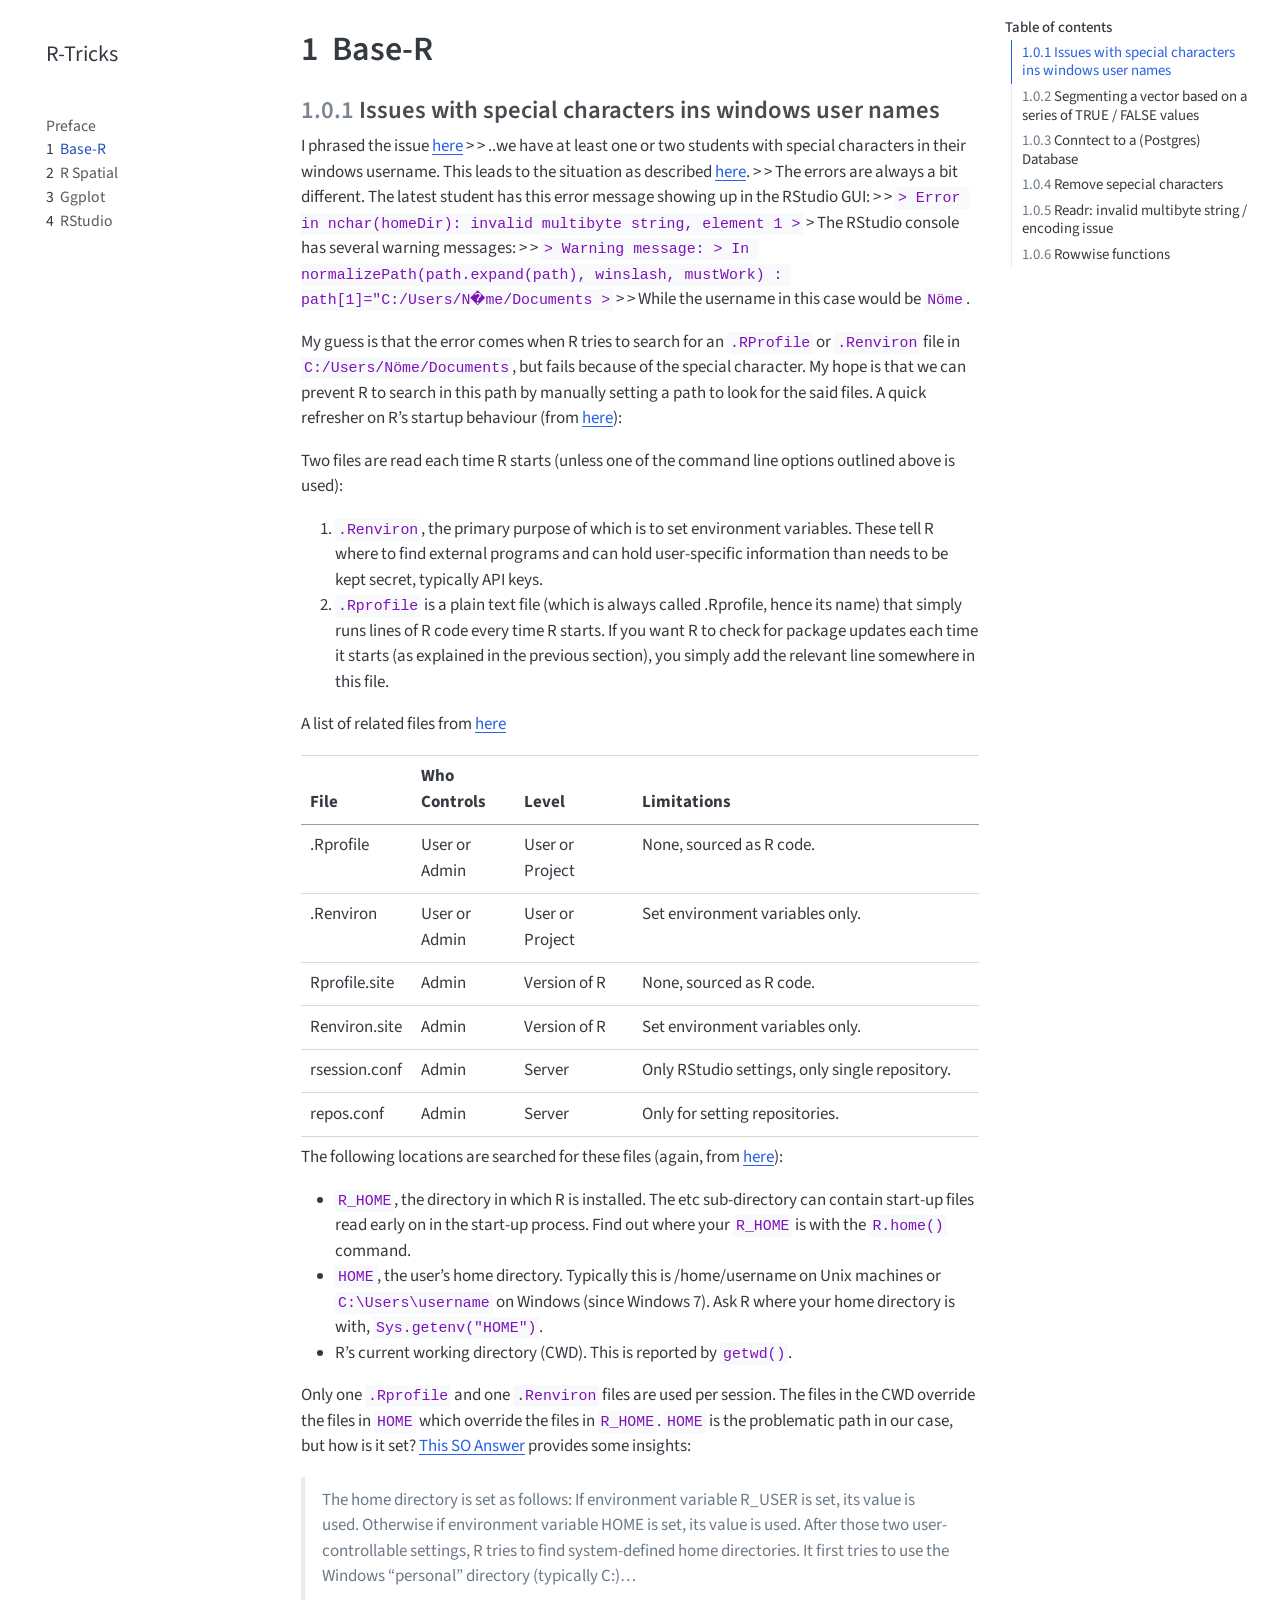
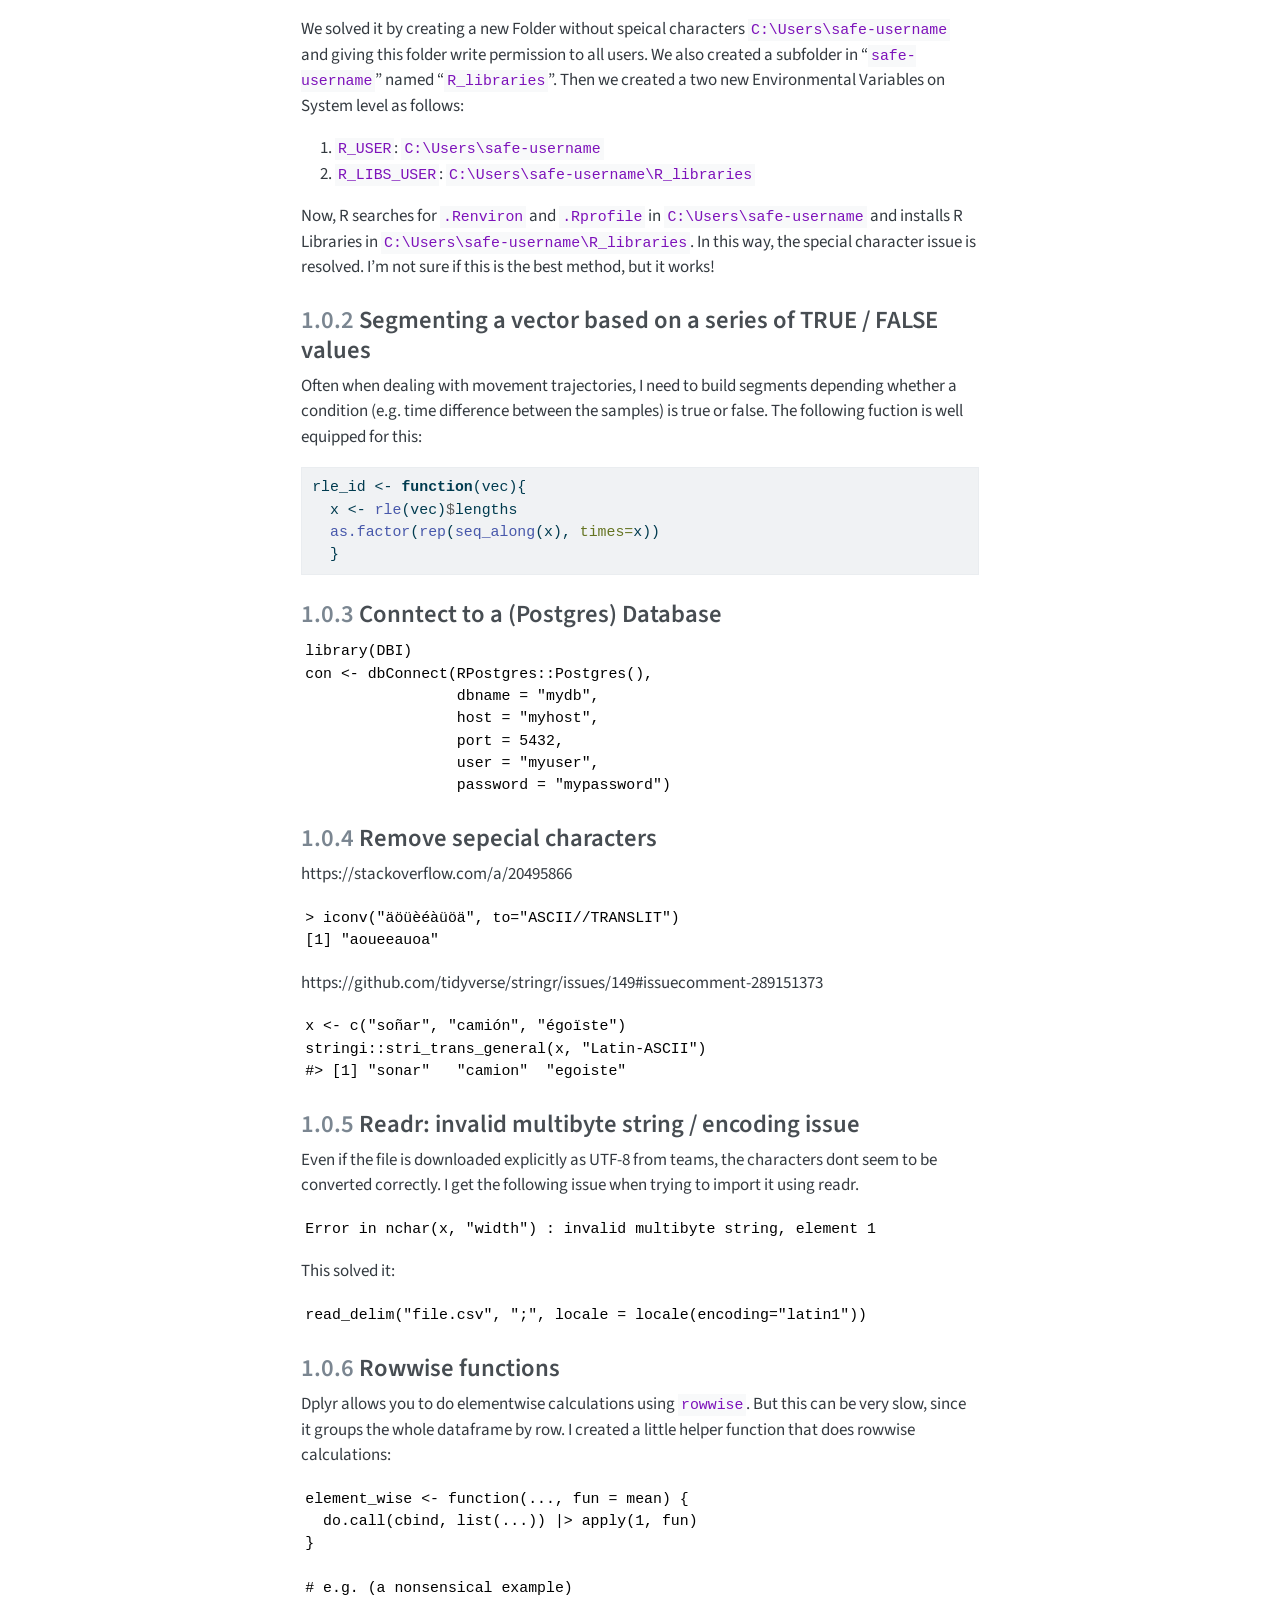
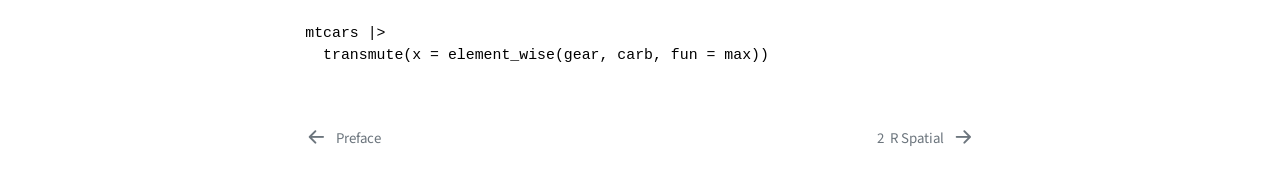
==== base-R.html @ 5c8f9f9a "Built site for gh-pages" ====
<!DOCTYPE html>
<html xmlns="http://www.w3.org/1999/xhtml" lang="en" xml:lang="en"><head>

<meta charset="utf-8">
<meta name="generator" content="quarto-1.8.19">

<meta name="viewport" content="width=device-width, initial-scale=1.0, user-scalable=yes">


<title>1&nbsp; Base-R – R-Tricks</title>
<style>
code{white-space: pre-wrap;}
span.smallcaps{font-variant: small-caps;}
div.columns{display: flex; gap: min(4vw, 1.5em);}
div.column{flex: auto; overflow-x: auto;}
div.hanging-indent{margin-left: 1.5em; text-indent: -1.5em;}
ul.task-list{list-style: none;}
ul.task-list li input[type="checkbox"] {
  width: 0.8em;
  margin: 0 0.8em 0.2em -1em; /* quarto-specific, see https://github.com/quarto-dev/quarto-cli/issues/4556 */ 
  vertical-align: middle;
}
/* CSS for syntax highlighting */
html { -webkit-text-size-adjust: 100%; }
pre > code.sourceCode { white-space: pre; position: relative; }
pre > code.sourceCode > span { display: inline-block; line-height: 1.25; }
pre > code.sourceCode > span:empty { height: 1.2em; }
.sourceCode { overflow: visible; }
code.sourceCode > span { color: inherit; text-decoration: inherit; }
div.sourceCode { margin: 1em 0; }
pre.sourceCode { margin: 0; }
@media screen {
div.sourceCode { overflow: auto; }
}
@media print {
pre > code.sourceCode { white-space: pre-wrap; }
pre > code.sourceCode > span { text-indent: -5em; padding-left: 5em; }
}
pre.numberSource code
  { counter-reset: source-line 0; }
pre.numberSource code > span
  { position: relative; left: -4em; counter-increment: source-line; }
pre.numberSource code > span > a:first-child::before
  { content: counter(source-line);
    position: relative; left: -1em; text-align: right; vertical-align: baseline;
    border: none; display: inline-block;
    -webkit-touch-callout: none; -webkit-user-select: none;
    -khtml-user-select: none; -moz-user-select: none;
    -ms-user-select: none; user-select: none;
    padding: 0 4px; width: 4em;
  }
pre.numberSource { margin-left: 3em;  padding-left: 4px; }
div.sourceCode
  {   }
@media screen {
pre > code.sourceCode > span > a:first-child::before { text-decoration: underline; }
}
</style>


<script src="site_libs/quarto-nav/quarto-nav.js"></script>
<script src="site_libs/quarto-nav/headroom.min.js"></script>
<script src="site_libs/clipboard/clipboard.min.js"></script>
<script src="site_libs/quarto-search/autocomplete.umd.js"></script>
<script src="site_libs/quarto-search/fuse.min.js"></script>
<script src="site_libs/quarto-search/quarto-search.js"></script>
<meta name="quarto:offset" content="./">
<link href="./r-spatial.html" rel="next">
<link href="./index.html" rel="prev">
<script src="site_libs/quarto-html/quarto.js" type="module"></script>
<script src="site_libs/quarto-html/tabsets/tabsets.js" type="module"></script>
<script src="site_libs/quarto-html/axe/axe-check.js" type="module"></script>
<script src="site_libs/quarto-html/popper.min.js"></script>
<script src="site_libs/quarto-html/tippy.umd.min.js"></script>
<script src="site_libs/quarto-html/anchor.min.js"></script>
<link href="site_libs/quarto-html/tippy.css" rel="stylesheet">
<link href="site_libs/quarto-html/quarto-syntax-highlighting-46eeb4c476de49ef7df495821a6125d9.css" rel="stylesheet" id="quarto-text-highlighting-styles">
<script src="site_libs/bootstrap/bootstrap.min.js"></script>
<link href="site_libs/bootstrap/bootstrap-icons.css" rel="stylesheet">
<link href="site_libs/bootstrap/bootstrap-d9c77dfe7a0221f9a51a4f8aebee4486.min.css" rel="stylesheet" append-hash="true" id="quarto-bootstrap" data-mode="light">
<script id="quarto-search-options" type="application/json">{
  "location": "sidebar",
  "copy-button": false,
  "collapse-after": 3,
  "panel-placement": "start",
  "type": "textbox",
  "limit": 50,
  "keyboard-shortcut": [
    "f",
    "/",
    "s"
  ],
  "show-item-context": false,
  "language": {
    "search-no-results-text": "No results",
    "search-matching-documents-text": "matching documents",
    "search-copy-link-title": "Copy link to search",
    "search-hide-matches-text": "Hide additional matches",
    "search-more-match-text": "more match in this document",
    "search-more-matches-text": "more matches in this document",
    "search-clear-button-title": "Clear",
    "search-text-placeholder": "",
    "search-detached-cancel-button-title": "Cancel",
    "search-submit-button-title": "Submit",
    "search-label": "Search"
  }
}</script>


</head>

<body class="nav-sidebar floating quarto-light">

<div id="quarto-search-results"></div>
  <header id="quarto-header" class="headroom fixed-top">
  <nav class="quarto-secondary-nav">
    <div class="container-fluid d-flex">
      <button type="button" class="quarto-btn-toggle btn" data-bs-toggle="collapse" role="button" data-bs-target=".quarto-sidebar-collapse-item" aria-controls="quarto-sidebar" aria-expanded="false" aria-label="Toggle sidebar navigation" onclick="if (window.quartoToggleHeadroom) { window.quartoToggleHeadroom(); }">
        <i class="bi bi-layout-text-sidebar-reverse"></i>
      </button>
        <nav class="quarto-page-breadcrumbs" aria-label="breadcrumb"><ol class="breadcrumb"><li class="breadcrumb-item"><a href="./base-R.html"><span class="chapter-number">1</span>&nbsp; <span class="chapter-title">Base-R</span></a></li></ol></nav>
        <a class="flex-grow-1" role="navigation" data-bs-toggle="collapse" data-bs-target=".quarto-sidebar-collapse-item" aria-controls="quarto-sidebar" aria-expanded="false" aria-label="Toggle sidebar navigation" onclick="if (window.quartoToggleHeadroom) { window.quartoToggleHeadroom(); }">      
        </a>
      <button type="button" class="btn quarto-search-button" aria-label="Search" onclick="window.quartoOpenSearch();">
        <i class="bi bi-search"></i>
      </button>
    </div>
  </nav>
</header>
<!-- content -->
<div id="quarto-content" class="quarto-container page-columns page-rows-contents page-layout-article">
<!-- sidebar -->
  <nav id="quarto-sidebar" class="sidebar collapse collapse-horizontal quarto-sidebar-collapse-item sidebar-navigation floating overflow-auto">
    <div class="pt-lg-2 mt-2 text-left sidebar-header sidebar-header-stacked">
      <a href="./index.html" class="sidebar-logo-link">
      </a>
    <div class="sidebar-title mb-0 py-0">
      <a href="./">R-Tricks</a> 
    </div>
      </div>
        <div class="mt-2 flex-shrink-0 align-items-center">
        <div class="sidebar-search">
        <div id="quarto-search" class="" title="Search"></div>
        </div>
        </div>
    <div class="sidebar-menu-container"> 
    <ul class="list-unstyled mt-1">
        <li class="sidebar-item">
  <div class="sidebar-item-container"> 
  <a href="./index.html" class="sidebar-item-text sidebar-link">
 <span class="menu-text">Preface</span></a>
  </div>
</li>
        <li class="sidebar-item">
  <div class="sidebar-item-container"> 
  <a href="./base-R.html" class="sidebar-item-text sidebar-link active">
 <span class="menu-text"><span class="chapter-number">1</span>&nbsp; <span class="chapter-title">Base-R</span></span></a>
  </div>
</li>
        <li class="sidebar-item">
  <div class="sidebar-item-container"> 
  <a href="./r-spatial.html" class="sidebar-item-text sidebar-link">
 <span class="menu-text"><span class="chapter-number">2</span>&nbsp; <span class="chapter-title">R Spatial</span></span></a>
  </div>
</li>
        <li class="sidebar-item">
  <div class="sidebar-item-container"> 
  <a href="./ggplot.html" class="sidebar-item-text sidebar-link">
 <span class="menu-text"><span class="chapter-number">3</span>&nbsp; <span class="chapter-title">Ggplot</span></span></a>
  </div>
</li>
        <li class="sidebar-item">
  <div class="sidebar-item-container"> 
  <a href="./rstudio.html" class="sidebar-item-text sidebar-link">
 <span class="menu-text"><span class="chapter-number">4</span>&nbsp; <span class="chapter-title">RStudio</span></span></a>
  </div>
</li>
    </ul>
    </div>
</nav>
<div id="quarto-sidebar-glass" class="quarto-sidebar-collapse-item" data-bs-toggle="collapse" data-bs-target=".quarto-sidebar-collapse-item"></div>
<!-- margin-sidebar -->
    <div id="quarto-margin-sidebar" class="sidebar margin-sidebar">
        <nav id="TOC" role="doc-toc" class="toc-active">
    <h2 id="toc-title">Table of contents</h2>
   
  <ul>
  <li><a href="#issues-with-special-characters-ins-windows-user-names" id="toc-issues-with-special-characters-ins-windows-user-names" class="nav-link active" data-scroll-target="#issues-with-special-characters-ins-windows-user-names"><span class="header-section-number">1.0.1</span> Issues with special characters ins windows user names</a></li>
  <li><a href="#segmenting-a-vector-based-on-a-series-of-true-false-values" id="toc-segmenting-a-vector-based-on-a-series-of-true-false-values" class="nav-link" data-scroll-target="#segmenting-a-vector-based-on-a-series-of-true-false-values"><span class="header-section-number">1.0.2</span> Segmenting a vector based on a series of TRUE / FALSE values</a></li>
  <li><a href="#conntect-to-a-postgres-database" id="toc-conntect-to-a-postgres-database" class="nav-link" data-scroll-target="#conntect-to-a-postgres-database"><span class="header-section-number">1.0.3</span> Conntect to a (Postgres) Database</a></li>
  <li><a href="#remove-sepecial-characters" id="toc-remove-sepecial-characters" class="nav-link" data-scroll-target="#remove-sepecial-characters"><span class="header-section-number">1.0.4</span> Remove sepecial characters</a></li>
  <li><a href="#readr-invalid-multibyte-string-encoding-issue" id="toc-readr-invalid-multibyte-string-encoding-issue" class="nav-link" data-scroll-target="#readr-invalid-multibyte-string-encoding-issue"><span class="header-section-number">1.0.5</span> Readr: invalid multibyte string / encoding issue</a></li>
  <li><a href="#rowwise-functions" id="toc-rowwise-functions" class="nav-link" data-scroll-target="#rowwise-functions"><span class="header-section-number">1.0.6</span> Rowwise functions</a></li>
  </ul>
</nav>
    </div>
<!-- main -->
<main class="content" id="quarto-document-content">

<header id="title-block-header" class="quarto-title-block default">
<div class="quarto-title">
<h1 class="title"><span class="chapter-number">1</span>&nbsp; <span class="chapter-title">Base-R</span></h1>
</div>



<div class="quarto-title-meta">

    
  
    
  </div>
  


</header>


<section id="issues-with-special-characters-ins-windows-user-names" class="level3" data-number="1.0.1">
<h3 data-number="1.0.1" class="anchored" data-anchor-id="issues-with-special-characters-ins-windows-user-names"><span class="header-section-number">1.0.1</span> Issues with special characters ins windows user names</h3>
<p>I phrased the issue <a href="https://community.rstudio.com/t/rstudio-issues-with-special-characters-in-windows-user-name/148334">here</a> &gt; &gt; ..we have at least one or two students with special characters in their windows username. This leads to the situation as described <a href="https://community.rstudio.com/t/hello-there-im-having-a-error-message-that-i-cant-understand/137805/4?u=rata">here</a>. &gt; &gt; The errors are always a bit different. The latest student has this error message showing up in the RStudio GUI: &gt; &gt; <code>&gt; Error in nchar(homeDir): invalid multibyte string, element 1 &gt;</code> &gt; The RStudio console has several warning messages: &gt; &gt; <code>&gt; Warning message: &gt; In normalizePath(path.expand(path), winslash, mustWork) : path[1]="C:/Users/N�me/Documents &gt;</code> &gt; &gt; While the username in this case would be <code>Nöme</code>.</p>
<p>My guess is that the error comes when R tries to search for an <code>.RProfile</code> or <code>.Renviron</code> file in <code>C:/Users/Nöme/Documents</code>, but fails because of the special character. My hope is that we can prevent R to search in this path by manually setting a path to look for the said files. A quick refresher on R’s startup behaviour (from <a href="https://csgillespie.github.io/efficientR/set-up.html">here</a>):</p>
<p>Two files are read each time R starts (unless one of the command line options outlined above is used):</p>
<ol type="1">
<li><code>.Renviron</code>, the primary purpose of which is to set environment variables. These tell R where to find external programs and can hold user-specific information than needs to be kept secret, typically API keys.</li>
<li><code>.Rprofile</code> is a plain text file (which is always called .Rprofile, hence its name) that simply runs lines of R code every time R starts. If you want R to check for package updates each time it starts (as explained in the previous section), you simply add the relevant line somewhere in this file.</li>
</ol>
<p>A list of related files from <a href="https://support.rstudio.com/hc/en-us/articles/360047157094-Managing-R-with-Rprofile-Renviron-Rprofile-site-Renviron-site-rsession-conf-and-repos-conf">here</a></p>
<table class="caption-top table">
<colgroup>
<col style="width: 15%">
<col style="width: 15%">
<col style="width: 17%">
<col style="width: 50%">
</colgroup>
<thead>
<tr class="header">
<th>File</th>
<th>Who Controls</th>
<th>Level</th>
<th>Limitations</th>
</tr>
</thead>
<tbody>
<tr class="odd">
<td>.Rprofile</td>
<td>User or Admin</td>
<td>User or Project</td>
<td>None, sourced as R code.</td>
</tr>
<tr class="even">
<td>.Renviron</td>
<td>User or Admin</td>
<td>User or Project</td>
<td>Set environment variables only.</td>
</tr>
<tr class="odd">
<td>Rprofile.site</td>
<td>Admin</td>
<td>Version of R</td>
<td>None, sourced as R code.</td>
</tr>
<tr class="even">
<td>Renviron.site</td>
<td>Admin</td>
<td>Version of R</td>
<td>Set environment variables only.</td>
</tr>
<tr class="odd">
<td>rsession.conf</td>
<td>Admin</td>
<td>Server</td>
<td>Only RStudio settings, only single repository.</td>
</tr>
<tr class="even">
<td>repos.conf</td>
<td>Admin</td>
<td>Server</td>
<td>Only for setting repositories.</td>
</tr>
</tbody>
</table>
<p>The following locations are searched for these files (again, from <a href="https://csgillespie.github.io/efficientR/set-up.html">here</a>):</p>
<ul>
<li><code>R_HOME</code>, the directory in which R is installed. The etc sub-directory can contain start-up files read early on in the start-up process. Find out where your <code>R_HOME</code> is with the <code>R.home()</code> command.</li>
<li><code>HOME</code>, the user’s home directory. Typically this is /home/username on Unix machines or <code>C:\Users\username</code> on Windows (since Windows 7). Ask R where your home directory is with, <code>Sys.getenv("HOME")</code>.</li>
<li>R’s current working directory (CWD). This is reported by <code>getwd()</code>.</li>
</ul>
<p>Only one <code>.Rprofile</code> and one <code>.Renviron</code> files are used per session. The files in the CWD override the files in <code>HOME</code> which override the files in <code>R_HOME</code>. <code>HOME</code> is the problematic path in our case, but how is it set? <a href="https://stackoverflow.com/a/53671435/4139249">This SO Answer</a> provides some insights:</p>
<blockquote class="blockquote">
<p>The home directory is set as follows: If environment variable R_USER is set, its value is used. Otherwise if environment variable HOME is set, its value is used. After those two user-controllable settings, R tries to find system-defined home directories. It first tries to use the Windows “personal” directory (typically C:)…</p>
</blockquote>
<p>We solved it by creating a new Folder without speical characters <code>C:\Users\safe-username</code> and giving this folder write permission to all users. We also created a subfolder in “<code>safe-username</code>” named “<code>R_libraries</code>”. Then we created a two new Environmental Variables on System level as follows:</p>
<ol type="1">
<li><code>R_USER</code>: <code>C:\Users\safe-username</code></li>
<li><code>R_LIBS_USER</code>: <code>C:\Users\safe-username\R_libraries</code></li>
</ol>
<p>Now, R searches for <code>.Renviron</code> and <code>.Rprofile</code> in <code>C:\Users\safe-username</code> and installs R Libraries in <code>C:\Users\safe-username\R_libraries</code>. In this way, the special character issue is resolved. I’m not sure if this is the best method, but it works!</p>
</section>
<section id="segmenting-a-vector-based-on-a-series-of-true-false-values" class="level3" data-number="1.0.2">
<h3 data-number="1.0.2" class="anchored" data-anchor-id="segmenting-a-vector-based-on-a-series-of-true-false-values"><span class="header-section-number">1.0.2</span> Segmenting a vector based on a series of TRUE / FALSE values</h3>
<p>Often when dealing with movement trajectories, I need to build segments depending whether a condition (e.g.&nbsp;time difference between the samples) is true or false. The following fuction is well equipped for this:</p>
<div class="code-copy-outer-scaffold"><div class="sourceCode" id="cb1"><pre class="sourceCode r code-with-copy"><code class="sourceCode r"><span id="cb1-1"><a href="#cb1-1" aria-hidden="true" tabindex="-1"></a>rle_id <span class="ot">&lt;-</span> <span class="cf">function</span>(vec){</span>
<span id="cb1-2"><a href="#cb1-2" aria-hidden="true" tabindex="-1"></a>  x <span class="ot">&lt;-</span> <span class="fu">rle</span>(vec)<span class="sc">$</span>lengths</span>
<span id="cb1-3"><a href="#cb1-3" aria-hidden="true" tabindex="-1"></a>  <span class="fu">as.factor</span>(<span class="fu">rep</span>(<span class="fu">seq_along</span>(x), <span class="at">times=</span>x))</span>
<span id="cb1-4"><a href="#cb1-4" aria-hidden="true" tabindex="-1"></a>  }</span></code></pre></div><button title="Copy to Clipboard" class="code-copy-button"><i class="bi"></i></button></div>
</section>
<section id="conntect-to-a-postgres-database" class="level3" data-number="1.0.3">
<h3 data-number="1.0.3" class="anchored" data-anchor-id="conntect-to-a-postgres-database"><span class="header-section-number">1.0.3</span> Conntect to a (Postgres) Database</h3>
<pre><code>library(DBI)
con &lt;- dbConnect(RPostgres::Postgres(),
                 dbname = "mydb",
                 host = "myhost",
                 port = 5432,
                 user = "myuser",
                 password = "mypassword")</code></pre>
</section>
<section id="remove-sepecial-characters" class="level3" data-number="1.0.4">
<h3 data-number="1.0.4" class="anchored" data-anchor-id="remove-sepecial-characters"><span class="header-section-number">1.0.4</span> Remove sepecial characters</h3>
<p>https://stackoverflow.com/a/20495866</p>
<pre><code>&gt; iconv("äöüèéàüöä", to="ASCII//TRANSLIT")
[1] "aoueeauoa"</code></pre>
<p>https://github.com/tidyverse/stringr/issues/149#issuecomment-289151373</p>
<pre><code>x &lt;- c("soñar", "camión", "égoïste")
stringi::stri_trans_general(x, "Latin-ASCII")
#&gt; [1] "sonar"   "camion"  "egoiste"</code></pre>
</section>
<section id="readr-invalid-multibyte-string-encoding-issue" class="level3" data-number="1.0.5">
<h3 data-number="1.0.5" class="anchored" data-anchor-id="readr-invalid-multibyte-string-encoding-issue"><span class="header-section-number">1.0.5</span> Readr: invalid multibyte string / encoding issue</h3>
<p>Even if the file is downloaded explicitly as UTF-8 from teams, the characters dont seem to be converted correctly. I get the following issue when trying to import it using readr.</p>
<pre><code>Error in nchar(x, "width") : invalid multibyte string, element 1</code></pre>
<p>This solved it:</p>
<pre><code>read_delim("file.csv", ";", locale = locale(encoding="latin1"))</code></pre>
</section>
<section id="rowwise-functions" class="level3" data-number="1.0.6">
<h3 data-number="1.0.6" class="anchored" data-anchor-id="rowwise-functions"><span class="header-section-number">1.0.6</span> Rowwise functions</h3>
<p>Dplyr allows you to do elementwise calculations using <code>rowwise</code>. But this can be very slow, since it groups the whole dataframe by row. I created a little helper function that does rowwise calculations:</p>
<pre><code>element_wise &lt;- function(..., fun = mean) {
  do.call(cbind, list(...)) |&gt; apply(1, fun)
}

# e.g. (a nonsensical example)

mtcars |&gt; 
  transmute(x = element_wise(gear, carb, fun = max))</code></pre>


</section>

</main> <!-- /main -->
<script id="quarto-html-after-body" type="application/javascript">
  window.document.addEventListener("DOMContentLoaded", function (event) {
    const icon = "";
    const anchorJS = new window.AnchorJS();
    anchorJS.options = {
      placement: 'right',
      icon: icon
    };
    anchorJS.add('.anchored');
    const isCodeAnnotation = (el) => {
      for (const clz of el.classList) {
        if (clz.startsWith('code-annotation-')) {                     
          return true;
        }
      }
      return false;
    }
    const onCopySuccess = function(e) {
      // button target
      const button = e.trigger;
      // don't keep focus
      button.blur();
      // flash "checked"
      button.classList.add('code-copy-button-checked');
      var currentTitle = button.getAttribute("title");
      button.setAttribute("title", "Copied!");
      let tooltip;
      if (window.bootstrap) {
        button.setAttribute("data-bs-toggle", "tooltip");
        button.setAttribute("data-bs-placement", "left");
        button.setAttribute("data-bs-title", "Copied!");
        tooltip = new bootstrap.Tooltip(button, 
          { trigger: "manual", 
            customClass: "code-copy-button-tooltip",
            offset: [0, -8]});
        tooltip.show();    
      }
      setTimeout(function() {
        if (tooltip) {
          tooltip.hide();
          button.removeAttribute("data-bs-title");
          button.removeAttribute("data-bs-toggle");
          button.removeAttribute("data-bs-placement");
        }
        button.setAttribute("title", currentTitle);
        button.classList.remove('code-copy-button-checked');
      }, 1000);
      // clear code selection
      e.clearSelection();
    }
    const getTextToCopy = function(trigger) {
        const codeEl = trigger.previousElementSibling.cloneNode(true);
        for (const childEl of codeEl.children) {
          if (isCodeAnnotation(childEl)) {
            childEl.remove();
          }
        }
        return codeEl.innerText;
    }
    const clipboard = new window.ClipboardJS('.code-copy-button:not([data-in-quarto-modal])', {
      text: getTextToCopy
    });
    clipboard.on('success', onCopySuccess);
    if (window.document.getElementById('quarto-embedded-source-code-modal')) {
      const clipboardModal = new window.ClipboardJS('.code-copy-button[data-in-quarto-modal]', {
        text: getTextToCopy,
        container: window.document.getElementById('quarto-embedded-source-code-modal')
      });
      clipboardModal.on('success', onCopySuccess);
    }
      var localhostRegex = new RegExp(/^(?:http|https):\/\/localhost\:?[0-9]*\//);
      var mailtoRegex = new RegExp(/^mailto:/);
        var filterRegex = new RegExp('/' + window.location.host + '/');
      var isInternal = (href) => {
          return filterRegex.test(href) || localhostRegex.test(href) || mailtoRegex.test(href);
      }
      // Inspect non-navigation links and adorn them if external
     var links = window.document.querySelectorAll('a[href]:not(.nav-link):not(.navbar-brand):not(.toc-action):not(.sidebar-link):not(.sidebar-item-toggle):not(.pagination-link):not(.no-external):not([aria-hidden]):not(.dropdown-item):not(.quarto-navigation-tool):not(.about-link)');
      for (var i=0; i<links.length; i++) {
        const link = links[i];
        if (!isInternal(link.href)) {
          // undo the damage that might have been done by quarto-nav.js in the case of
          // links that we want to consider external
          if (link.dataset.originalHref !== undefined) {
            link.href = link.dataset.originalHref;
          }
        }
      }
    function tippyHover(el, contentFn, onTriggerFn, onUntriggerFn) {
      const config = {
        allowHTML: true,
        maxWidth: 500,
        delay: 100,
        arrow: false,
        appendTo: function(el) {
            return el.parentElement;
        },
        interactive: true,
        interactiveBorder: 10,
        theme: 'quarto',
        placement: 'bottom-start',
      };
      if (contentFn) {
        config.content = contentFn;
      }
      if (onTriggerFn) {
        config.onTrigger = onTriggerFn;
      }
      if (onUntriggerFn) {
        config.onUntrigger = onUntriggerFn;
      }
      window.tippy(el, config); 
    }
    const noterefs = window.document.querySelectorAll('a[role="doc-noteref"]');
    for (var i=0; i<noterefs.length; i++) {
      const ref = noterefs[i];
      tippyHover(ref, function() {
        // use id or data attribute instead here
        let href = ref.getAttribute('data-footnote-href') || ref.getAttribute('href');
        try { href = new URL(href).hash; } catch {}
        const id = href.replace(/^#\/?/, "");
        const note = window.document.getElementById(id);
        if (note) {
          return note.innerHTML;
        } else {
          return "";
        }
      });
    }
    const xrefs = window.document.querySelectorAll('a.quarto-xref');
    const processXRef = (id, note) => {
      // Strip column container classes
      const stripColumnClz = (el) => {
        el.classList.remove("page-full", "page-columns");
        if (el.children) {
          for (const child of el.children) {
            stripColumnClz(child);
          }
        }
      }
      stripColumnClz(note)
      if (id === null || id.startsWith('sec-')) {
        // Special case sections, only their first couple elements
        const container = document.createElement("div");
        if (note.children && note.children.length > 2) {
          container.appendChild(note.children[0].cloneNode(true));
          for (let i = 1; i < note.children.length; i++) {
            const child = note.children[i];
            if (child.tagName === "P" && child.innerText === "") {
              continue;
            } else {
              container.appendChild(child.cloneNode(true));
              break;
            }
          }
          if (window.Quarto?.typesetMath) {
            window.Quarto.typesetMath(container);
          }
          return container.innerHTML
        } else {
          if (window.Quarto?.typesetMath) {
            window.Quarto.typesetMath(note);
          }
          return note.innerHTML;
        }
      } else {
        // Remove any anchor links if they are present
        const anchorLink = note.querySelector('a.anchorjs-link');
        if (anchorLink) {
          anchorLink.remove();
        }
        if (window.Quarto?.typesetMath) {
          window.Quarto.typesetMath(note);
        }
        if (note.classList.contains("callout")) {
          return note.outerHTML;
        } else {
          return note.innerHTML;
        }
      }
    }
    for (var i=0; i<xrefs.length; i++) {
      const xref = xrefs[i];
      tippyHover(xref, undefined, function(instance) {
        instance.disable();
        let url = xref.getAttribute('href');
        let hash = undefined; 
        if (url.startsWith('#')) {
          hash = url;
        } else {
          try { hash = new URL(url).hash; } catch {}
        }
        if (hash) {
          const id = hash.replace(/^#\/?/, "");
          const note = window.document.getElementById(id);
          if (note !== null) {
            try {
              const html = processXRef(id, note.cloneNode(true));
              instance.setContent(html);
            } finally {
              instance.enable();
              instance.show();
            }
          } else {
            // See if we can fetch this
            fetch(url.split('#')[0])
            .then(res => res.text())
            .then(html => {
              const parser = new DOMParser();
              const htmlDoc = parser.parseFromString(html, "text/html");
              const note = htmlDoc.getElementById(id);
              if (note !== null) {
                const html = processXRef(id, note);
                instance.setContent(html);
              } 
            }).finally(() => {
              instance.enable();
              instance.show();
            });
          }
        } else {
          // See if we can fetch a full url (with no hash to target)
          // This is a special case and we should probably do some content thinning / targeting
          fetch(url)
          .then(res => res.text())
          .then(html => {
            const parser = new DOMParser();
            const htmlDoc = parser.parseFromString(html, "text/html");
            const note = htmlDoc.querySelector('main.content');
            if (note !== null) {
              // This should only happen for chapter cross references
              // (since there is no id in the URL)
              // remove the first header
              if (note.children.length > 0 && note.children[0].tagName === "HEADER") {
                note.children[0].remove();
              }
              const html = processXRef(null, note);
              instance.setContent(html);
            } 
          }).finally(() => {
            instance.enable();
            instance.show();
          });
        }
      }, function(instance) {
      });
    }
        let selectedAnnoteEl;
        const selectorForAnnotation = ( cell, annotation) => {
          let cellAttr = 'data-code-cell="' + cell + '"';
          let lineAttr = 'data-code-annotation="' +  annotation + '"';
          const selector = 'span[' + cellAttr + '][' + lineAttr + ']';
          return selector;
        }
        const selectCodeLines = (annoteEl) => {
          const doc = window.document;
          const targetCell = annoteEl.getAttribute("data-target-cell");
          const targetAnnotation = annoteEl.getAttribute("data-target-annotation");
          const annoteSpan = window.document.querySelector(selectorForAnnotation(targetCell, targetAnnotation));
          const lines = annoteSpan.getAttribute("data-code-lines").split(",");
          const lineIds = lines.map((line) => {
            return targetCell + "-" + line;
          })
          let top = null;
          let height = null;
          let parent = null;
          if (lineIds.length > 0) {
              //compute the position of the single el (top and bottom and make a div)
              const el = window.document.getElementById(lineIds[0]);
              top = el.offsetTop;
              height = el.offsetHeight;
              parent = el.parentElement.parentElement;
            if (lineIds.length > 1) {
              const lastEl = window.document.getElementById(lineIds[lineIds.length - 1]);
              const bottom = lastEl.offsetTop + lastEl.offsetHeight;
              height = bottom - top;
            }
            if (top !== null && height !== null && parent !== null) {
              // cook up a div (if necessary) and position it 
              let div = window.document.getElementById("code-annotation-line-highlight");
              if (div === null) {
                div = window.document.createElement("div");
                div.setAttribute("id", "code-annotation-line-highlight");
                div.style.position = 'absolute';
                parent.appendChild(div);
              }
              div.style.top = top - 2 + "px";
              div.style.height = height + 4 + "px";
              div.style.left = 0;
              let gutterDiv = window.document.getElementById("code-annotation-line-highlight-gutter");
              if (gutterDiv === null) {
                gutterDiv = window.document.createElement("div");
                gutterDiv.setAttribute("id", "code-annotation-line-highlight-gutter");
                gutterDiv.style.position = 'absolute';
                const codeCell = window.document.getElementById(targetCell);
                const gutter = codeCell.querySelector('.code-annotation-gutter');
                gutter.appendChild(gutterDiv);
              }
              gutterDiv.style.top = top - 2 + "px";
              gutterDiv.style.height = height + 4 + "px";
            }
            selectedAnnoteEl = annoteEl;
          }
        };
        const unselectCodeLines = () => {
          const elementsIds = ["code-annotation-line-highlight", "code-annotation-line-highlight-gutter"];
          elementsIds.forEach((elId) => {
            const div = window.document.getElementById(elId);
            if (div) {
              div.remove();
            }
          });
          selectedAnnoteEl = undefined;
        };
          // Handle positioning of the toggle
      window.addEventListener(
        "resize",
        throttle(() => {
          elRect = undefined;
          if (selectedAnnoteEl) {
            selectCodeLines(selectedAnnoteEl);
          }
        }, 10)
      );
      function throttle(fn, ms) {
      let throttle = false;
      let timer;
        return (...args) => {
          if(!throttle) { // first call gets through
              fn.apply(this, args);
              throttle = true;
          } else { // all the others get throttled
              if(timer) clearTimeout(timer); // cancel #2
              timer = setTimeout(() => {
                fn.apply(this, args);
                timer = throttle = false;
              }, ms);
          }
        };
      }
        // Attach click handler to the DT
        const annoteDls = window.document.querySelectorAll('dt[data-target-cell]');
        for (const annoteDlNode of annoteDls) {
          annoteDlNode.addEventListener('click', (event) => {
            const clickedEl = event.target;
            if (clickedEl !== selectedAnnoteEl) {
              unselectCodeLines();
              const activeEl = window.document.querySelector('dt[data-target-cell].code-annotation-active');
              if (activeEl) {
                activeEl.classList.remove('code-annotation-active');
              }
              selectCodeLines(clickedEl);
              clickedEl.classList.add('code-annotation-active');
            } else {
              // Unselect the line
              unselectCodeLines();
              clickedEl.classList.remove('code-annotation-active');
            }
          });
        }
    const findCites = (el) => {
      const parentEl = el.parentElement;
      if (parentEl) {
        const cites = parentEl.dataset.cites;
        if (cites) {
          return {
            el,
            cites: cites.split(' ')
          };
        } else {
          return findCites(el.parentElement)
        }
      } else {
        return undefined;
      }
    };
    var bibliorefs = window.document.querySelectorAll('a[role="doc-biblioref"]');
    for (var i=0; i<bibliorefs.length; i++) {
      const ref = bibliorefs[i];
      const citeInfo = findCites(ref);
      if (citeInfo) {
        tippyHover(citeInfo.el, function() {
          var popup = window.document.createElement('div');
          citeInfo.cites.forEach(function(cite) {
            var citeDiv = window.document.createElement('div');
            citeDiv.classList.add('hanging-indent');
            citeDiv.classList.add('csl-entry');
            var biblioDiv = window.document.getElementById('ref-' + cite);
            if (biblioDiv) {
              citeDiv.innerHTML = biblioDiv.innerHTML;
            }
            popup.appendChild(citeDiv);
          });
          return popup.innerHTML;
        });
      }
    }
  });
  </script>
<nav class="page-navigation">
  <div class="nav-page nav-page-previous">
      <a href="./index.html" class="pagination-link" aria-label="Preface">
        <i class="bi bi-arrow-left-short"></i> <span class="nav-page-text">Preface</span>
      </a>          
  </div>
  <div class="nav-page nav-page-next">
      <a href="./r-spatial.html" class="pagination-link" aria-label="R Spatial">
        <span class="nav-page-text"><span class="chapter-number">2</span>&nbsp; <span class="chapter-title">R Spatial</span></span> <i class="bi bi-arrow-right-short"></i>
      </a>
  </div>
</nav>
</div> <!-- /content -->




</body></html>
---- site_libs/quarto-html/tippy.css ----
.tippy-box[data-animation=fade][data-state=hidden]{opacity:0}[data-tippy-root]{max-width:calc(100vw - 10px)}.tippy-box{position:relative;background-color:#333;color:#fff;border-radius:4px;font-size:14px;line-height:1.4;white-space:normal;outline:0;transition-property:transform,visibility,opacity}.tippy-box[data-placement^=top]>.tippy-arrow{bottom:0}.tippy-box[data-placement^=top]>.tippy-arrow:before{bottom:-7px;left:0;border-width:8px 8px 0;border-top-color:initial;transform-origin:center top}.tippy-box[data-placement^=bottom]>.tippy-arrow{top:0}.tippy-box[data-placement^=bottom]>.tippy-arrow:before{top:-7px;left:0;border-width:0 8px 8px;border-bottom-color:initial;transform-origin:center bottom}.tippy-box[data-placement^=left]>.tippy-arrow{right:0}.tippy-box[data-placement^=left]>.tippy-arrow:before{border-width:8px 0 8px 8px;border-left-color:initial;right:-7px;transform-origin:center left}.tippy-box[data-placement^=right]>.tippy-arrow{left:0}.tippy-box[data-placement^=right]>.tippy-arrow:before{left:-7px;border-width:8px 8px 8px 0;border-right-color:initial;transform-origin:center right}.tippy-box[data-inertia][data-state=visible]{transition-timing-function:cubic-bezier(.54,1.5,.38,1.11)}.tippy-arrow{width:16px;height:16px;color:#333}.tippy-arrow:before{content:"";position:absolute;border-color:transparent;border-style:solid}.tippy-content{position:relative;padding:5px 9px;z-index:1}
---- site_libs/quarto-html/quarto-syntax-highlighting-46eeb4c476de49ef7df495821a6125d9.css ----
/* quarto syntax highlight colors */
:root {
  --quarto-hl-ot-color: #003B4F;
  --quarto-hl-at-color: #657422;
  --quarto-hl-ss-color: #20794D;
  --quarto-hl-an-color: #5E5E5E;
  --quarto-hl-fu-color: #4758AB;
  --quarto-hl-st-color: #20794D;
  --quarto-hl-cf-color: #003B4F;
  --quarto-hl-op-color: #5E5E5E;
  --quarto-hl-er-color: #AD0000;
  --quarto-hl-bn-color: #AD0000;
  --quarto-hl-al-color: #AD0000;
  --quarto-hl-va-color: #111111;
  --quarto-hl-bu-color: inherit;
  --quarto-hl-ex-color: inherit;
  --quarto-hl-pp-color: #AD0000;
  --quarto-hl-in-color: #5E5E5E;
  --quarto-hl-vs-color: #20794D;
  --quarto-hl-wa-color: #5E5E5E;
  --quarto-hl-do-color: #5E5E5E;
  --quarto-hl-im-color: #00769E;
  --quarto-hl-ch-color: #20794D;
  --quarto-hl-dt-color: #AD0000;
  --quarto-hl-fl-color: #AD0000;
  --quarto-hl-co-color: #5E5E5E;
  --quarto-hl-cv-color: #5E5E5E;
  --quarto-hl-cn-color: #8f5902;
  --quarto-hl-sc-color: #5E5E5E;
  --quarto-hl-dv-color: #AD0000;
  --quarto-hl-kw-color: #003B4F;
}

/* other quarto variables */
:root {
  --quarto-font-monospace: SFMono-Regular, Menlo, Monaco, Consolas, "Liberation Mono", "Courier New", monospace;
}

/* syntax highlight based on Pandoc's rules */
pre > code.sourceCode > span {
  color: #003B4F;
}

code.sourceCode > span {
  color: #003B4F;
}

div.sourceCode,
div.sourceCode pre.sourceCode {
  color: #003B4F;
}

/* Normal */
code span {
  color: #003B4F;
}

/* Alert */
code span.al {
  color: #AD0000;
  font-style: inherit;
}

/* Annotation */
code span.an {
  color: #5E5E5E;
  font-style: inherit;
}

/* Attribute */
code span.at {
  color: #657422;
  font-style: inherit;
}

/* BaseN */
code span.bn {
  color: #AD0000;
  font-style: inherit;
}

/* BuiltIn */
code span.bu {
  font-style: inherit;
}

/* ControlFlow */
code span.cf {
  color: #003B4F;
  font-weight: bold;
  font-style: inherit;
}

/* Char */
code span.ch {
  color: #20794D;
  font-style: inherit;
}

/* Constant */
code span.cn {
  color: #8f5902;
  font-style: inherit;
}

/* Comment */
code span.co {
  color: #5E5E5E;
  font-style: inherit;
}

/* CommentVar */
code span.cv {
  color: #5E5E5E;
  font-style: italic;
}

/* Documentation */
code span.do {
  color: #5E5E5E;
  font-style: italic;
}

/* DataType */
code span.dt {
  color: #AD0000;
  font-style: inherit;
}

/* DecVal */
code span.dv {
  color: #AD0000;
  font-style: inherit;
}

/* Error */
code span.er {
  color: #AD0000;
  font-style: inherit;
}

/* Extension */
code span.ex {
  font-style: inherit;
}

/* Float */
code span.fl {
  color: #AD0000;
  font-style: inherit;
}

/* Function */
code span.fu {
  color: #4758AB;
  font-style: inherit;
}

/* Import */
code span.im {
  color: #00769E;
  font-style: inherit;
}

/* Information */
code span.in {
  color: #5E5E5E;
  font-style: inherit;
}

/* Keyword */
code span.kw {
  color: #003B4F;
  font-weight: bold;
  font-style: inherit;
}

/* Operator */
code span.op {
  color: #5E5E5E;
  font-style: inherit;
}

/* Other */
code span.ot {
  color: #003B4F;
  font-style: inherit;
}

/* Preprocessor */
code span.pp {
  color: #AD0000;
  font-style: inherit;
}

/* SpecialChar */
code span.sc {
  color: #5E5E5E;
  font-style: inherit;
}

/* SpecialString */
code span.ss {
  color: #20794D;
  font-style: inherit;
}

/* String */
code span.st {
  color: #20794D;
  font-style: inherit;
}

/* Variable */
code span.va {
  color: #111111;
  font-style: inherit;
}

/* VerbatimString */
code span.vs {
  color: #20794D;
  font-style: inherit;
}

/* Warning */
code span.wa {
  color: #5E5E5E;
  font-style: italic;
}

.prevent-inlining {
  content: "</";
}

/*# sourceMappingURL=2c4ccaf541d956e5568ee3aa120e1d18.css.map */
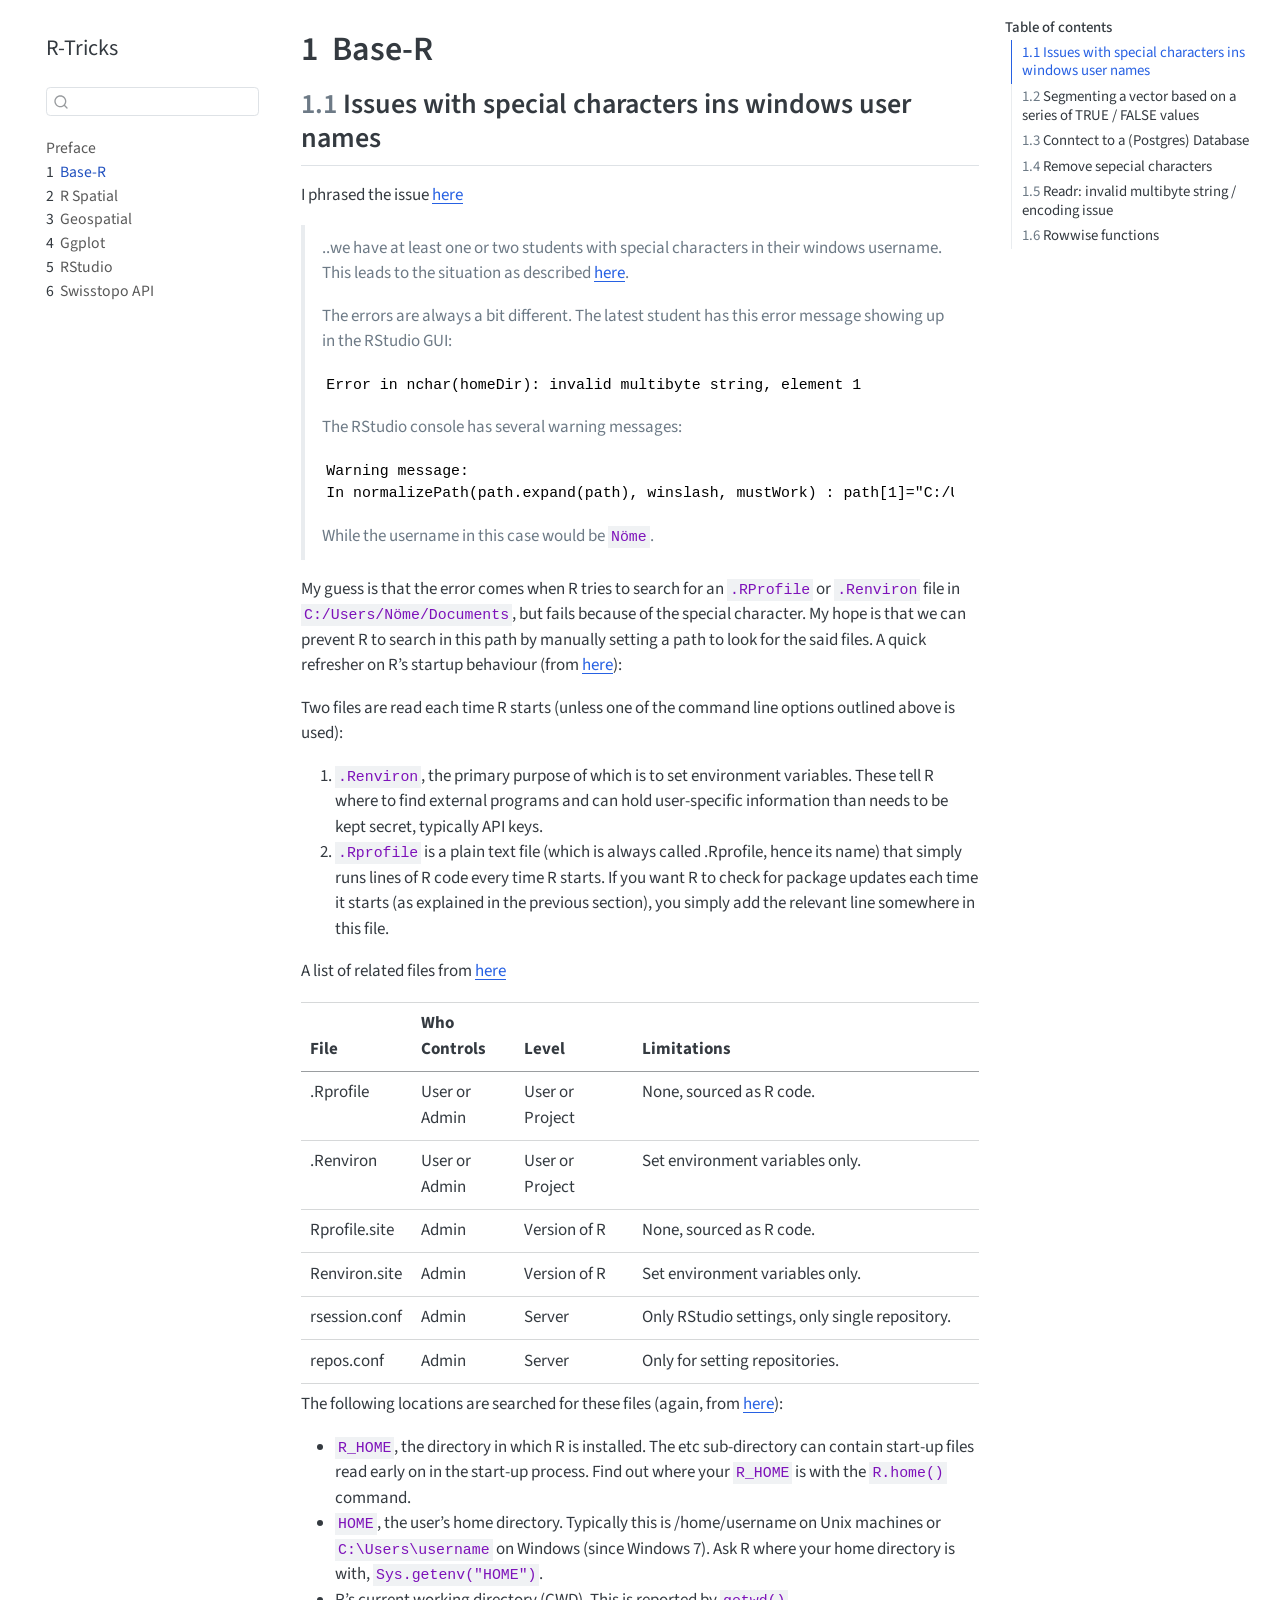
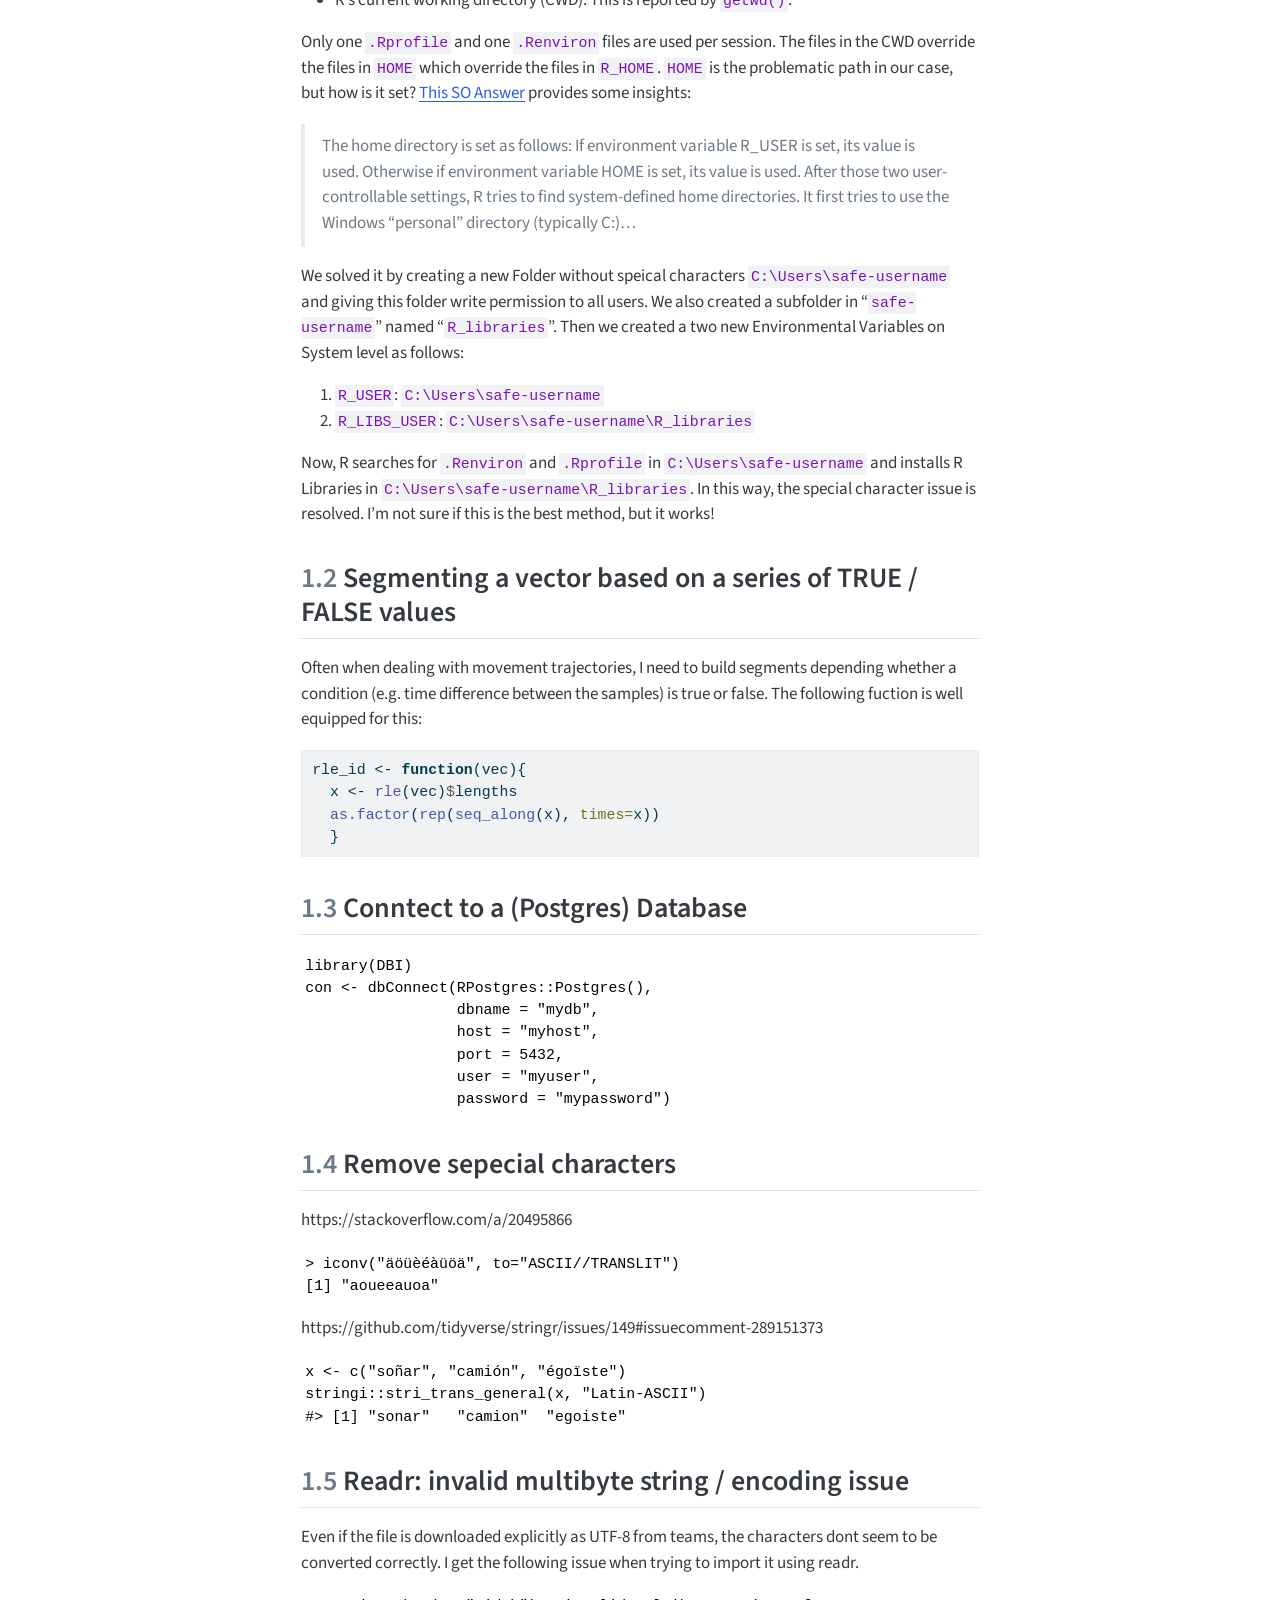
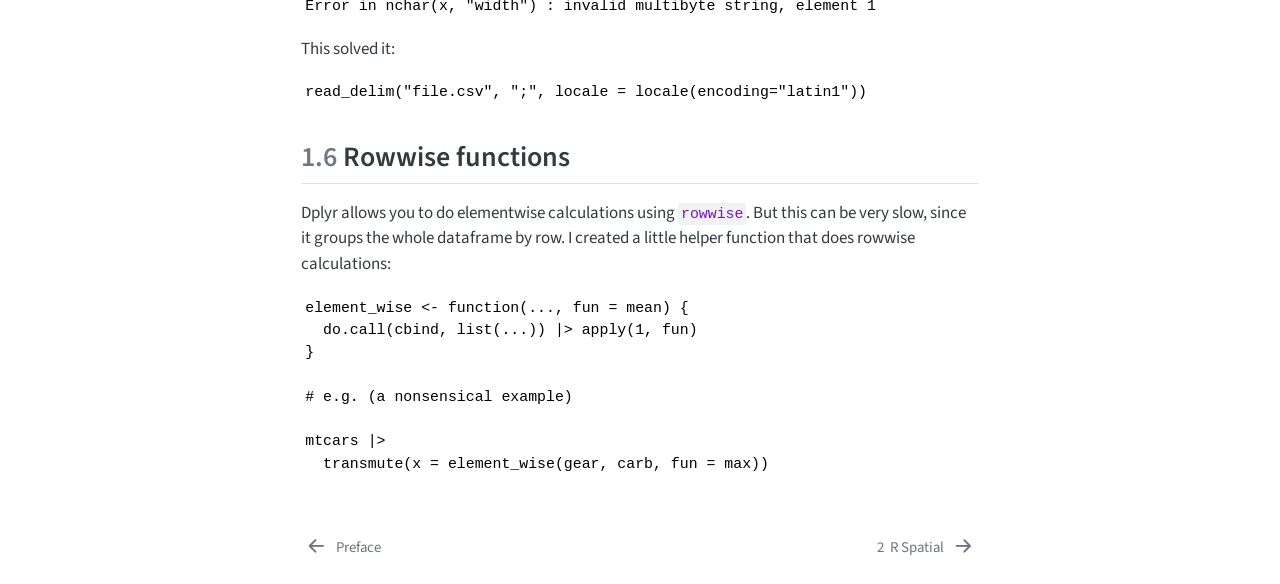
==== commit 2375c623: "Built site for gh-pages" ====
--- a/base-R.html
+++ b/base-R.html
@@ -2,7 +2,7 @@
 <html xmlns="http://www.w3.org/1999/xhtml" lang="en" xml:lang="en"><head>
 
 <meta charset="utf-8">
-<meta name="generator" content="quarto-1.8.19">
+<meta name="generator" content="quarto-1.9.11">
 
 <meta name="viewport" content="width=device-width, initial-scale=1.0, user-scalable=yes">
 
@@ -74,10 +74,10 @@
 <script src="site_libs/quarto-html/tippy.umd.min.js"></script>
 <script src="site_libs/quarto-html/anchor.min.js"></script>
 <link href="site_libs/quarto-html/tippy.css" rel="stylesheet">
-<link href="site_libs/quarto-html/quarto-syntax-highlighting-46eeb4c476de49ef7df495821a6125d9.css" rel="stylesheet" id="quarto-text-highlighting-styles">
+<link href="site_libs/quarto-html/quarto-syntax-highlighting-a5dfee7ccc7f20503a6465e15a2cff9c.css" rel="stylesheet" id="quarto-text-highlighting-styles">
 <script src="site_libs/bootstrap/bootstrap.min.js"></script>
 <link href="site_libs/bootstrap/bootstrap-icons.css" rel="stylesheet">
-<link href="site_libs/bootstrap/bootstrap-d9c77dfe7a0221f9a51a4f8aebee4486.min.css" rel="stylesheet" append-hash="true" id="quarto-bootstrap" data-mode="light">
+<link href="site_libs/bootstrap/bootstrap-1b94657bcec7f050019a58791b04895b.min.css" rel="stylesheet" append-hash="true" id="quarto-bootstrap" data-mode="light">
 <script id="quarto-search-options" type="application/json">{
   "location": "sidebar",
   "copy-button": false,
@@ -131,9 +131,7 @@
 <div id="quarto-content" class="quarto-container page-columns page-rows-contents page-layout-article">
 <!-- sidebar -->
   <nav id="quarto-sidebar" class="sidebar collapse collapse-horizontal quarto-sidebar-collapse-item sidebar-navigation floating overflow-auto">
-    <div class="pt-lg-2 mt-2 text-left sidebar-header sidebar-header-stacked">
-      <a href="./index.html" class="sidebar-logo-link">
-      </a>
+    <div class="pt-lg-2 mt-2 text-left sidebar-header">
     <div class="sidebar-title mb-0 py-0">
       <a href="./">R-Tricks</a> 
     </div>
@@ -165,14 +163,26 @@
 </li>
         <li class="sidebar-item">
   <div class="sidebar-item-container"> 
+  <a href="./geospatial.html" class="sidebar-item-text sidebar-link">
+ <span class="menu-text"><span class="chapter-number">3</span>&nbsp; <span class="chapter-title">Geospatial</span></span></a>
+  </div>
+</li>
+        <li class="sidebar-item">
+  <div class="sidebar-item-container"> 
   <a href="./ggplot.html" class="sidebar-item-text sidebar-link">
- <span class="menu-text"><span class="chapter-number">3</span>&nbsp; <span class="chapter-title">Ggplot</span></span></a>
+ <span class="menu-text"><span class="chapter-number">4</span>&nbsp; <span class="chapter-title">Ggplot</span></span></a>
   </div>
 </li>
         <li class="sidebar-item">
   <div class="sidebar-item-container"> 
   <a href="./rstudio.html" class="sidebar-item-text sidebar-link">
- <span class="menu-text"><span class="chapter-number">4</span>&nbsp; <span class="chapter-title">RStudio</span></span></a>
+ <span class="menu-text"><span class="chapter-number">5</span>&nbsp; <span class="chapter-title">RStudio</span></span></a>
+  </div>
+</li>
+        <li class="sidebar-item">
+  <div class="sidebar-item-container"> 
+  <a href="./swisstopo-api.html" class="sidebar-item-text sidebar-link">
+ <span class="menu-text"><span class="chapter-number">6</span>&nbsp; <span class="chapter-title">Swisstopo API</span></span></a>
   </div>
 </li>
     </ul>
@@ -185,12 +195,12 @@
     <h2 id="toc-title">Table of contents</h2>
    
   <ul>
-  <li><a href="#issues-with-special-characters-ins-windows-user-names" id="toc-issues-with-special-characters-ins-windows-user-names" class="nav-link active" data-scroll-target="#issues-with-special-characters-ins-windows-user-names"><span class="header-section-number">1.0.1</span> Issues with special characters ins windows user names</a></li>
-  <li><a href="#segmenting-a-vector-based-on-a-series-of-true-false-values" id="toc-segmenting-a-vector-based-on-a-series-of-true-false-values" class="nav-link" data-scroll-target="#segmenting-a-vector-based-on-a-series-of-true-false-values"><span class="header-section-number">1.0.2</span> Segmenting a vector based on a series of TRUE / FALSE values</a></li>
-  <li><a href="#conntect-to-a-postgres-database" id="toc-conntect-to-a-postgres-database" class="nav-link" data-scroll-target="#conntect-to-a-postgres-database"><span class="header-section-number">1.0.3</span> Conntect to a (Postgres) Database</a></li>
-  <li><a href="#remove-sepecial-characters" id="toc-remove-sepecial-characters" class="nav-link" data-scroll-target="#remove-sepecial-characters"><span class="header-section-number">1.0.4</span> Remove sepecial characters</a></li>
-  <li><a href="#readr-invalid-multibyte-string-encoding-issue" id="toc-readr-invalid-multibyte-string-encoding-issue" class="nav-link" data-scroll-target="#readr-invalid-multibyte-string-encoding-issue"><span class="header-section-number">1.0.5</span> Readr: invalid multibyte string / encoding issue</a></li>
-  <li><a href="#rowwise-functions" id="toc-rowwise-functions" class="nav-link" data-scroll-target="#rowwise-functions"><span class="header-section-number">1.0.6</span> Rowwise functions</a></li>
+  <li><a href="#issues-with-special-characters-ins-windows-user-names" id="toc-issues-with-special-characters-ins-windows-user-names" class="nav-link active" data-scroll-target="#issues-with-special-characters-ins-windows-user-names"><span class="header-section-number">1.1</span> Issues with special characters ins windows user names</a></li>
+  <li><a href="#segmenting-a-vector-based-on-a-series-of-true-false-values" id="toc-segmenting-a-vector-based-on-a-series-of-true-false-values" class="nav-link" data-scroll-target="#segmenting-a-vector-based-on-a-series-of-true-false-values"><span class="header-section-number">1.2</span> Segmenting a vector based on a series of TRUE / FALSE values</a></li>
+  <li><a href="#conntect-to-a-postgres-database" id="toc-conntect-to-a-postgres-database" class="nav-link" data-scroll-target="#conntect-to-a-postgres-database"><span class="header-section-number">1.3</span> Conntect to a (Postgres) Database</a></li>
+  <li><a href="#remove-sepecial-characters" id="toc-remove-sepecial-characters" class="nav-link" data-scroll-target="#remove-sepecial-characters"><span class="header-section-number">1.4</span> Remove sepecial characters</a></li>
+  <li><a href="#readr-invalid-multibyte-string-encoding-issue" id="toc-readr-invalid-multibyte-string-encoding-issue" class="nav-link" data-scroll-target="#readr-invalid-multibyte-string-encoding-issue"><span class="header-section-number">1.5</span> Readr: invalid multibyte string / encoding issue</a></li>
+  <li><a href="#rowwise-functions" id="toc-rowwise-functions" class="nav-link" data-scroll-target="#rowwise-functions"><span class="header-section-number">1.6</span> Rowwise functions</a></li>
   </ul>
 </nav>
     </div>
@@ -216,9 +226,18 @@
 </header>
 
 
-<section id="issues-with-special-characters-ins-windows-user-names" class="level3" data-number="1.0.1">
-<h3 data-number="1.0.1" class="anchored" data-anchor-id="issues-with-special-characters-ins-windows-user-names"><span class="header-section-number">1.0.1</span> Issues with special characters ins windows user names</h3>
-<p>I phrased the issue <a href="https://community.rstudio.com/t/rstudio-issues-with-special-characters-in-windows-user-name/148334">here</a> &gt; &gt; ..we have at least one or two students with special characters in their windows username. This leads to the situation as described <a href="https://community.rstudio.com/t/hello-there-im-having-a-error-message-that-i-cant-understand/137805/4?u=rata">here</a>. &gt; &gt; The errors are always a bit different. The latest student has this error message showing up in the RStudio GUI: &gt; &gt; <code>&gt; Error in nchar(homeDir): invalid multibyte string, element 1 &gt;</code> &gt; The RStudio console has several warning messages: &gt; &gt; <code>&gt; Warning message: &gt; In normalizePath(path.expand(path), winslash, mustWork) : path[1]="C:/Users/N�me/Documents &gt;</code> &gt; &gt; While the username in this case would be <code>Nöme</code>.</p>
+<section id="issues-with-special-characters-ins-windows-user-names" class="level2" data-number="1.1">
+<h2 data-number="1.1" class="anchored" data-anchor-id="issues-with-special-characters-ins-windows-user-names"><span class="header-section-number">1.1</span> Issues with special characters ins windows user names</h2>
+<p>I phrased the issue <a href="https://community.rstudio.com/t/rstudio-issues-with-special-characters-in-windows-user-name/148334">here</a></p>
+<blockquote class="blockquote">
+<p>..we have at least one or two students with special characters in their windows username. This leads to the situation as described <a href="https://community.rstudio.com/t/hello-there-im-having-a-error-message-that-i-cant-understand/137805/4?u=rata">here</a>.</p>
+<p>The errors are always a bit different. The latest student has this error message showing up in the RStudio GUI:</p>
+<pre><code>Error in nchar(homeDir): invalid multibyte string, element 1</code></pre>
+<p>The RStudio console has several warning messages:</p>
+<pre><code>Warning message:
+In normalizePath(path.expand(path), winslash, mustWork) : path[1]="C:/Users/N�me/Documents</code></pre>
+<p>While the username in this case would be <code>Nöme</code>.</p>
+</blockquote>
 <p>My guess is that the error comes when R tries to search for an <code>.RProfile</code> or <code>.Renviron</code> file in <code>C:/Users/Nöme/Documents</code>, but fails because of the special character. My hope is that we can prevent R to search in this path by manually setting a path to look for the said files. A quick refresher on R’s startup behaviour (from <a href="https://csgillespie.github.io/efficientR/set-up.html">here</a>):</p>
 <p>Two files are read each time R starts (unless one of the command line options outlined above is used):</p>
 <ol type="1">
@@ -297,16 +316,16 @@
 </ol>
 <p>Now, R searches for <code>.Renviron</code> and <code>.Rprofile</code> in <code>C:\Users\safe-username</code> and installs R Libraries in <code>C:\Users\safe-username\R_libraries</code>. In this way, the special character issue is resolved. I’m not sure if this is the best method, but it works!</p>
 </section>
-<section id="segmenting-a-vector-based-on-a-series-of-true-false-values" class="level3" data-number="1.0.2">
-<h3 data-number="1.0.2" class="anchored" data-anchor-id="segmenting-a-vector-based-on-a-series-of-true-false-values"><span class="header-section-number">1.0.2</span> Segmenting a vector based on a series of TRUE / FALSE values</h3>
+<section id="segmenting-a-vector-based-on-a-series-of-true-false-values" class="level2" data-number="1.2">
+<h2 data-number="1.2" class="anchored" data-anchor-id="segmenting-a-vector-based-on-a-series-of-true-false-values"><span class="header-section-number">1.2</span> Segmenting a vector based on a series of TRUE / FALSE values</h2>
 <p>Often when dealing with movement trajectories, I need to build segments depending whether a condition (e.g.&nbsp;time difference between the samples) is true or false. The following fuction is well equipped for this:</p>
-<div class="code-copy-outer-scaffold"><div class="sourceCode" id="cb1"><pre class="sourceCode r code-with-copy"><code class="sourceCode r"><span id="cb1-1"><a href="#cb1-1" aria-hidden="true" tabindex="-1"></a>rle_id <span class="ot">&lt;-</span> <span class="cf">function</span>(vec){</span>
-<span id="cb1-2"><a href="#cb1-2" aria-hidden="true" tabindex="-1"></a>  x <span class="ot">&lt;-</span> <span class="fu">rle</span>(vec)<span class="sc">$</span>lengths</span>
-<span id="cb1-3"><a href="#cb1-3" aria-hidden="true" tabindex="-1"></a>  <span class="fu">as.factor</span>(<span class="fu">rep</span>(<span class="fu">seq_along</span>(x), <span class="at">times=</span>x))</span>
-<span id="cb1-4"><a href="#cb1-4" aria-hidden="true" tabindex="-1"></a>  }</span></code></pre></div><button title="Copy to Clipboard" class="code-copy-button"><i class="bi"></i></button></div>
+<div class="code-copy-outer-scaffold"><div class="sourceCode" id="cb3"><pre class="sourceCode r code-with-copy"><code class="sourceCode r"><span id="cb3-1"><a href="#cb3-1" aria-hidden="true" tabindex="-1"></a>rle_id <span class="ot">&lt;-</span> <span class="cf">function</span>(vec){</span>
+<span id="cb3-2"><a href="#cb3-2" aria-hidden="true" tabindex="-1"></a>  x <span class="ot">&lt;-</span> <span class="fu">rle</span>(vec)<span class="sc">$</span>lengths</span>
+<span id="cb3-3"><a href="#cb3-3" aria-hidden="true" tabindex="-1"></a>  <span class="fu">as.factor</span>(<span class="fu">rep</span>(<span class="fu">seq_along</span>(x), <span class="at">times=</span>x))</span>
+<span id="cb3-4"><a href="#cb3-4" aria-hidden="true" tabindex="-1"></a>  }</span></code></pre></div><button title="Copy to Clipboard" class="code-copy-button"><i class="bi"></i></button></div>
 </section>
-<section id="conntect-to-a-postgres-database" class="level3" data-number="1.0.3">
-<h3 data-number="1.0.3" class="anchored" data-anchor-id="conntect-to-a-postgres-database"><span class="header-section-number">1.0.3</span> Conntect to a (Postgres) Database</h3>
+<section id="conntect-to-a-postgres-database" class="level2" data-number="1.3">
+<h2 data-number="1.3" class="anchored" data-anchor-id="conntect-to-a-postgres-database"><span class="header-section-number">1.3</span> Conntect to a (Postgres) Database</h2>
 <pre><code>library(DBI)
 con &lt;- dbConnect(RPostgres::Postgres(),
                  dbname = "mydb",
@@ -315,8 +334,8 @@
                  user = "myuser",
                  password = "mypassword")</code></pre>
 </section>
-<section id="remove-sepecial-characters" class="level3" data-number="1.0.4">
-<h3 data-number="1.0.4" class="anchored" data-anchor-id="remove-sepecial-characters"><span class="header-section-number">1.0.4</span> Remove sepecial characters</h3>
+<section id="remove-sepecial-characters" class="level2" data-number="1.4">
+<h2 data-number="1.4" class="anchored" data-anchor-id="remove-sepecial-characters"><span class="header-section-number">1.4</span> Remove sepecial characters</h2>
 <p>https://stackoverflow.com/a/20495866</p>
 <pre><code>&gt; iconv("äöüèéàüöä", to="ASCII//TRANSLIT")
 [1] "aoueeauoa"</code></pre>
@@ -325,15 +344,15 @@
 stringi::stri_trans_general(x, "Latin-ASCII")
 #&gt; [1] "sonar"   "camion"  "egoiste"</code></pre>
 </section>
-<section id="readr-invalid-multibyte-string-encoding-issue" class="level3" data-number="1.0.5">
-<h3 data-number="1.0.5" class="anchored" data-anchor-id="readr-invalid-multibyte-string-encoding-issue"><span class="header-section-number">1.0.5</span> Readr: invalid multibyte string / encoding issue</h3>
+<section id="readr-invalid-multibyte-string-encoding-issue" class="level2" data-number="1.5">
+<h2 data-number="1.5" class="anchored" data-anchor-id="readr-invalid-multibyte-string-encoding-issue"><span class="header-section-number">1.5</span> Readr: invalid multibyte string / encoding issue</h2>
 <p>Even if the file is downloaded explicitly as UTF-8 from teams, the characters dont seem to be converted correctly. I get the following issue when trying to import it using readr.</p>
 <pre><code>Error in nchar(x, "width") : invalid multibyte string, element 1</code></pre>
 <p>This solved it:</p>
 <pre><code>read_delim("file.csv", ";", locale = locale(encoding="latin1"))</code></pre>
 </section>
-<section id="rowwise-functions" class="level3" data-number="1.0.6">
-<h3 data-number="1.0.6" class="anchored" data-anchor-id="rowwise-functions"><span class="header-section-number">1.0.6</span> Rowwise functions</h3>
+<section id="rowwise-functions" class="level2" data-number="1.6">
+<h2 data-number="1.6" class="anchored" data-anchor-id="rowwise-functions"><span class="header-section-number">1.6</span> Rowwise functions</h2>
 <p>Dplyr allows you to do elementwise calculations using <code>rowwise</code>. But this can be very slow, since it groups the whole dataframe by row. I created a little helper function that does rowwise calculations:</p>
 <pre><code>element_wise &lt;- function(..., fun = mean) {
   do.call(cbind, list(...)) |&gt; apply(1, fun)
@@ -399,13 +418,14 @@
       e.clearSelection();
     }
     const getTextToCopy = function(trigger) {
-        const codeEl = trigger.previousElementSibling.cloneNode(true);
-        for (const childEl of codeEl.children) {
-          if (isCodeAnnotation(childEl)) {
-            childEl.remove();
-          }
-        }
-        return codeEl.innerText;
+      const outerScaffold = trigger.parentElement.cloneNode(true);
+      const codeEl = outerScaffold.querySelector('code');
+      for (const childEl of codeEl.children) {
+        if (isCodeAnnotation(childEl)) {
+          childEl.remove();
+        }
+      }
+      return codeEl.innerText;
     }
     const clipboard = new window.ClipboardJS('.code-copy-button:not([data-in-quarto-modal])', {
       text: getTextToCopy
--- a/site_libs/quarto-html/quarto-syntax-highlighting-a5dfee7ccc7f20503a6465e15a2cff9c.css
+++ b/site_libs/quarto-html/quarto-syntax-highlighting-a5dfee7ccc7f20503a6465e15a2cff9c.css
@@ -0,0 +1,236 @@
+/* quarto syntax highlight colors */
+:root {
+  --quarto-hl-ot-color: #003B4F;
+  --quarto-hl-at-color: #657422;
+  --quarto-hl-ss-color: #20794D;
+  --quarto-hl-an-color: #5E5E5E;
+  --quarto-hl-fu-color: #4758AB;
+  --quarto-hl-st-color: #20794D;
+  --quarto-hl-cf-color: #003B4F;
+  --quarto-hl-op-color: #5E5E5E;
+  --quarto-hl-er-color: #AD0000;
+  --quarto-hl-bn-color: #AD0000;
+  --quarto-hl-al-color: #AD0000;
+  --quarto-hl-va-color: #111111;
+  --quarto-hl-bu-color: inherit;
+  --quarto-hl-ex-color: inherit;
+  --quarto-hl-pp-color: #AD0000;
+  --quarto-hl-in-color: #5E5E5E;
+  --quarto-hl-vs-color: #20794D;
+  --quarto-hl-wa-color: #5E5E5E;
+  --quarto-hl-do-color: #5E5E5E;
+  --quarto-hl-im-color: #00769E;
+  --quarto-hl-ch-color: #20794D;
+  --quarto-hl-dt-color: #AD0000;
+  --quarto-hl-fl-color: #AD0000;
+  --quarto-hl-co-color: #5E5E5E;
+  --quarto-hl-cv-color: #5E5E5E;
+  --quarto-hl-cn-color: #8f5902;
+  --quarto-hl-sc-color: #5E5E5E;
+  --quarto-hl-dv-color: #AD0000;
+  --quarto-hl-kw-color: #003B4F;
+}
+
+/* other quarto variables */
+:root {
+  --quarto-font-monospace: SFMono-Regular, Menlo, Monaco, Consolas, "Liberation Mono", "Courier New", monospace;
+}
+
+/* syntax highlight based on Pandoc's rules */
+pre > code.sourceCode > span {
+  color: #003B4F;
+}
+
+code.sourceCode > span {
+  color: #003B4F;
+}
+
+div.sourceCode,
+div.sourceCode pre.sourceCode {
+  color: #003B4F;
+}
+
+/* Normal */
+code span {
+  color: #003B4F;
+}
+
+/* Alert */
+code span.al {
+  color: #AD0000;
+  font-style: inherit;
+}
+
+/* Annotation */
+code span.an {
+  color: #5E5E5E;
+  font-style: inherit;
+}
+
+/* Attribute */
+code span.at {
+  color: #657422;
+  font-style: inherit;
+}
+
+/* BaseN */
+code span.bn {
+  color: #AD0000;
+  font-style: inherit;
+}
+
+/* BuiltIn */
+code span.bu {
+  font-style: inherit;
+}
+
+/* ControlFlow */
+code span.cf {
+  color: #003B4F;
+  font-weight: bold;
+  font-style: inherit;
+}
+
+/* Char */
+code span.ch {
+  color: #20794D;
+  font-style: inherit;
+}
+
+/* Constant */
+code span.cn {
+  color: #8f5902;
+  font-style: inherit;
+}
+
+/* Comment */
+code span.co {
+  color: #5E5E5E;
+  font-style: inherit;
+}
+
+/* CommentVar */
+code span.cv {
+  color: #5E5E5E;
+  font-style: italic;
+}
+
+/* Documentation */
+code span.do {
+  color: #5E5E5E;
+  font-style: italic;
+}
+
+/* DataType */
+code span.dt {
+  color: #AD0000;
+  font-style: inherit;
+}
+
+/* DecVal */
+code span.dv {
+  color: #AD0000;
+  font-style: inherit;
+}
+
+/* Error */
+code span.er {
+  color: #AD0000;
+  font-style: inherit;
+}
+
+/* Extension */
+code span.ex {
+  font-style: inherit;
+}
+
+/* Float */
+code span.fl {
+  color: #AD0000;
+  font-style: inherit;
+}
+
+/* Function */
+code span.fu {
+  color: #4758AB;
+  font-style: inherit;
+}
+
+/* Import */
+code span.im {
+  color: #00769E;
+  font-style: inherit;
+}
+
+/* Information */
+code span.in {
+  color: #5E5E5E;
+  font-style: inherit;
+}
+
+/* Keyword */
+code span.kw {
+  color: #003B4F;
+  font-weight: bold;
+  font-style: inherit;
+}
+
+/* Operator */
+code span.op {
+  color: #5E5E5E;
+  font-style: inherit;
+}
+
+/* Other */
+code span.ot {
+  color: #003B4F;
+  font-style: inherit;
+}
+
+/* Preprocessor */
+code span.pp {
+  color: #AD0000;
+  font-style: inherit;
+}
+
+/* SpecialChar */
+code span.sc {
+  color: #5E5E5E;
+  font-style: inherit;
+}
+
+/* SpecialString */
+code span.ss {
+  color: #20794D;
+  font-style: inherit;
+}
+
+/* String */
+code span.st {
+  color: #20794D;
+  font-style: inherit;
+}
+
+/* Variable */
+code span.va {
+  color: #111111;
+  font-style: inherit;
+}
+
+/* VerbatimString */
+code span.vs {
+  color: #20794D;
+  font-style: inherit;
+}
+
+/* Warning */
+code span.wa {
+  color: #5E5E5E;
+  font-style: italic;
+}
+
+.prevent-inlining {
+  content: "</";
+}
+
+/*# sourceMappingURL=528fe36d2c419edfc4ee870e83c885db.css.map */
